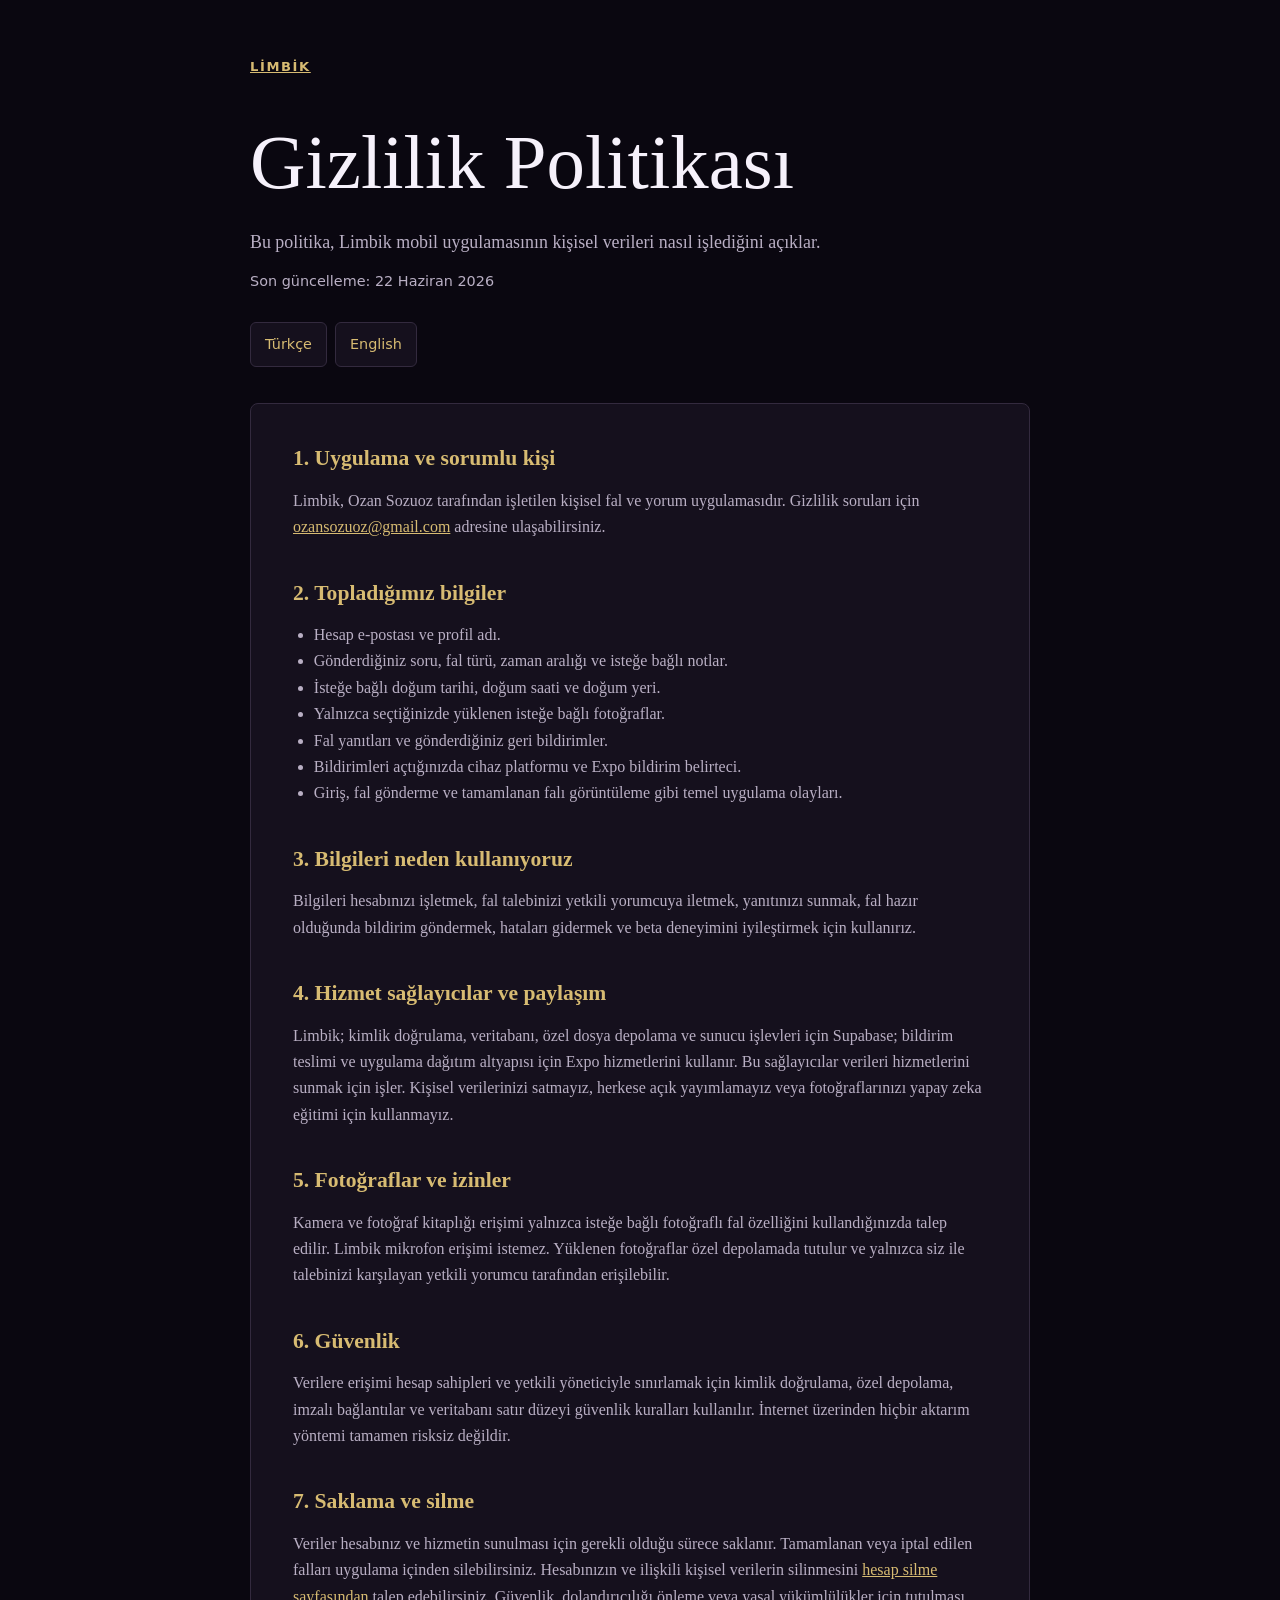
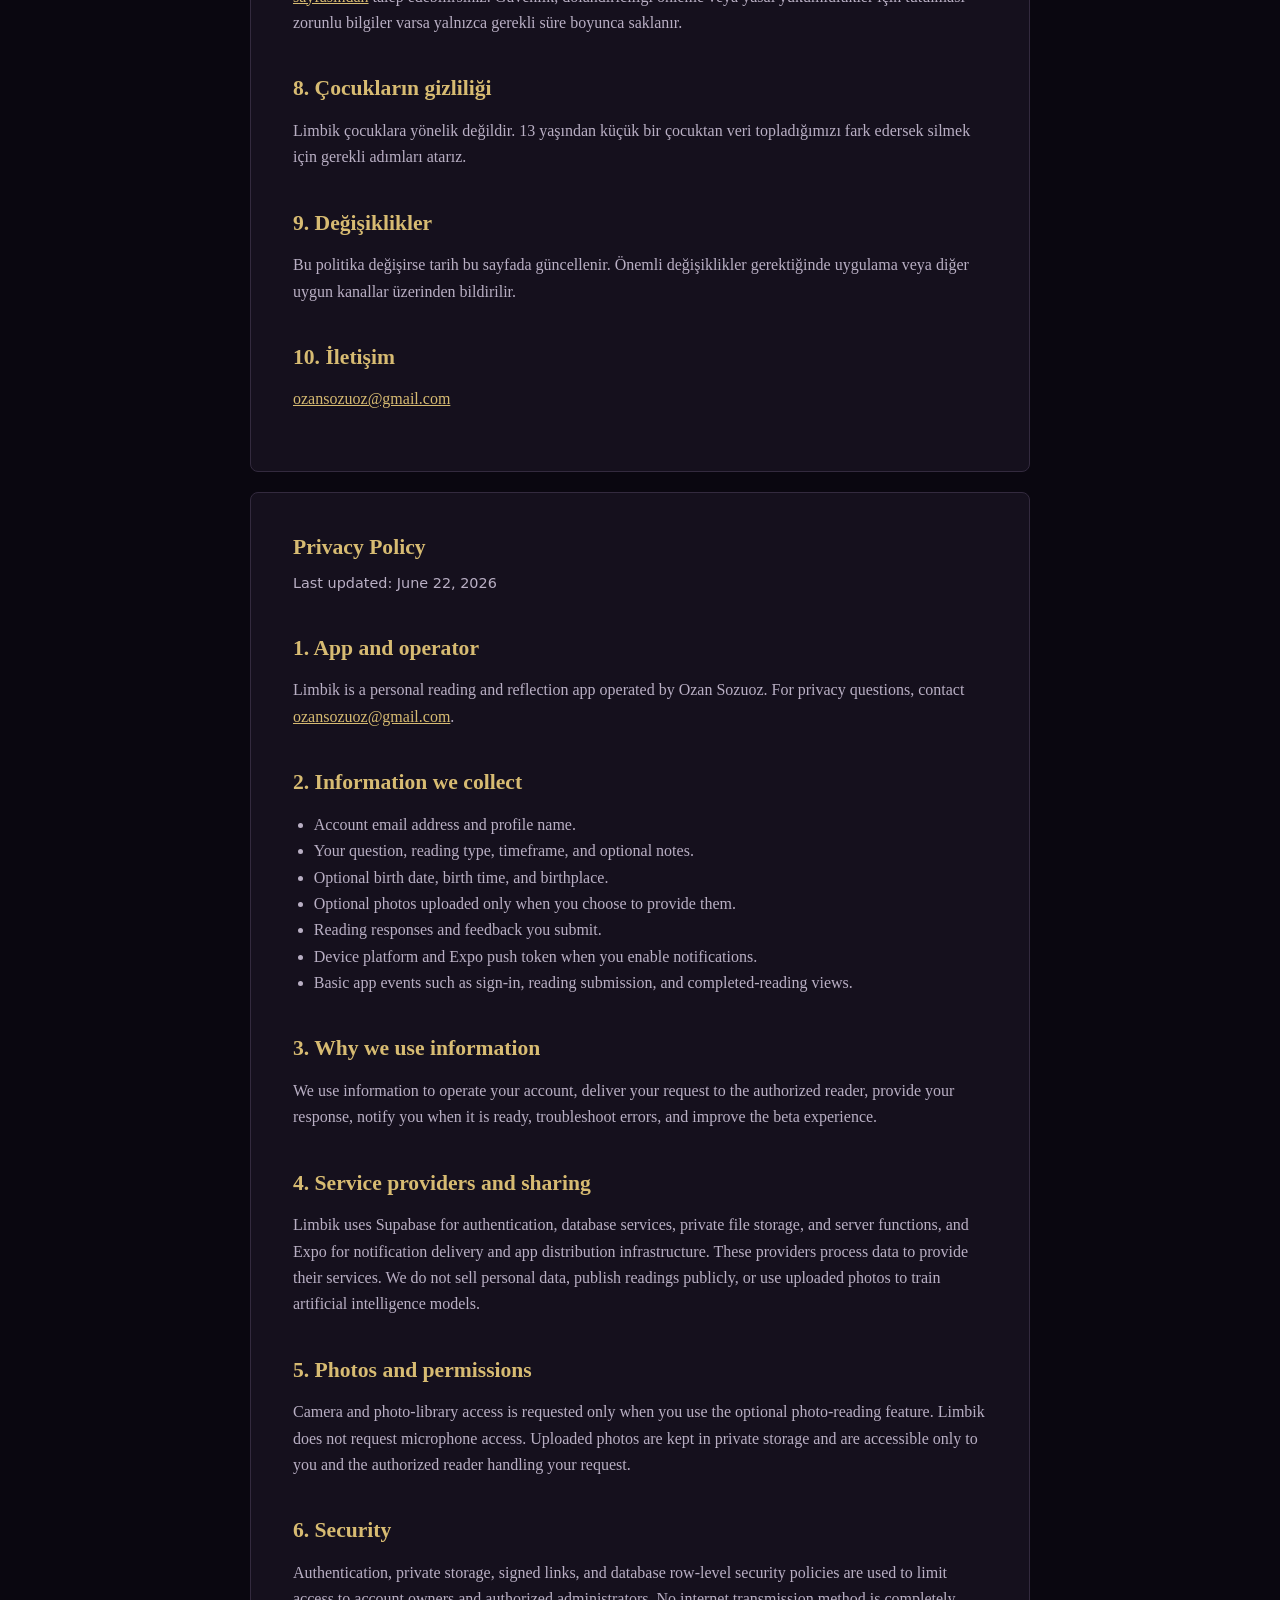
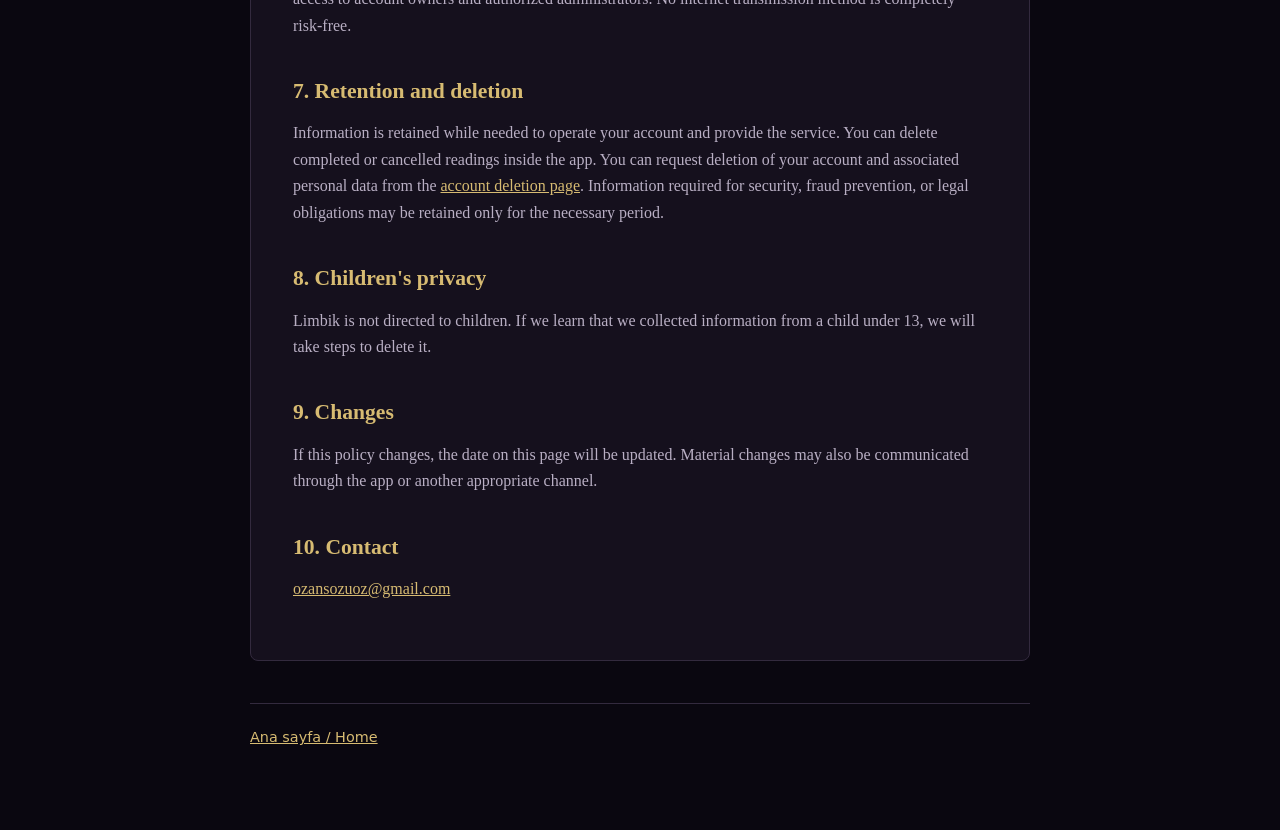
==== privacy/index.html @ a6df95ed "Publish Limbik legal pages" ====
<!doctype html>
<html lang="tr">
  <head>
    <meta charset="utf-8" />
    <meta name="viewport" content="width=device-width, initial-scale=1" />
    <meta name="description" content="Limbik Privacy Policy and Gizlilik Politikası." />
    <title>Limbik Gizlilik Politikası | Privacy Policy</title>
    <link rel="stylesheet" href="../styles.css" />
  </head>
  <body>
    <main class="shell">
      <p class="brand"><a href="../">Limbik</a></p>
      <h1>Gizlilik Politikası</h1>
      <p class="lede">Bu politika, Limbik mobil uygulamasının kişisel verileri nasıl işlediğini açıklar.</p>
      <p class="meta">Son güncelleme: 22 Haziran 2026</p>
      <nav class="language-nav" aria-label="Language">
        <a href="#turkce">Türkçe</a>
        <a href="#english">English</a>
      </nav>

      <article class="panel" id="turkce">
        <h2>1. Uygulama ve sorumlu kişi</h2>
        <p>Limbik, Ozan Sozuoz tarafından işletilen kişisel fal ve yorum uygulamasıdır. Gizlilik soruları için <a href="mailto:ozansozuoz@gmail.com">ozansozuoz@gmail.com</a> adresine ulaşabilirsiniz.</p>

        <h2>2. Topladığımız bilgiler</h2>
        <ul>
          <li>Hesap e-postası ve profil adı.</li>
          <li>Gönderdiğiniz soru, fal türü, zaman aralığı ve isteğe bağlı notlar.</li>
          <li>İsteğe bağlı doğum tarihi, doğum saati ve doğum yeri.</li>
          <li>Yalnızca seçtiğinizde yüklenen isteğe bağlı fotoğraflar.</li>
          <li>Fal yanıtları ve gönderdiğiniz geri bildirimler.</li>
          <li>Bildirimleri açtığınızda cihaz platformu ve Expo bildirim belirteci.</li>
          <li>Giriş, fal gönderme ve tamamlanan falı görüntüleme gibi temel uygulama olayları.</li>
        </ul>

        <h2>3. Bilgileri neden kullanıyoruz</h2>
        <p>Bilgileri hesabınızı işletmek, fal talebinizi yetkili yorumcuya iletmek, yanıtınızı sunmak, fal hazır olduğunda bildirim göndermek, hataları gidermek ve beta deneyimini iyileştirmek için kullanırız.</p>

        <h2>4. Hizmet sağlayıcılar ve paylaşım</h2>
        <p>Limbik; kimlik doğrulama, veritabanı, özel dosya depolama ve sunucu işlevleri için Supabase; bildirim teslimi ve uygulama dağıtım altyapısı için Expo hizmetlerini kullanır. Bu sağlayıcılar verileri hizmetlerini sunmak için işler. Kişisel verilerinizi satmayız, herkese açık yayımlamayız veya fotoğraflarınızı yapay zeka eğitimi için kullanmayız.</p>

        <h2>5. Fotoğraflar ve izinler</h2>
        <p>Kamera ve fotoğraf kitaplığı erişimi yalnızca isteğe bağlı fotoğraflı fal özelliğini kullandığınızda talep edilir. Limbik mikrofon erişimi istemez. Yüklenen fotoğraflar özel depolamada tutulur ve yalnızca siz ile talebinizi karşılayan yetkili yorumcu tarafından erişilebilir.</p>

        <h2>6. Güvenlik</h2>
        <p>Verilere erişimi hesap sahipleri ve yetkili yöneticiyle sınırlamak için kimlik doğrulama, özel depolama, imzalı bağlantılar ve veritabanı satır düzeyi güvenlik kuralları kullanılır. İnternet üzerinden hiçbir aktarım yöntemi tamamen risksiz değildir.</p>

        <h2>7. Saklama ve silme</h2>
        <p>Veriler hesabınız ve hizmetin sunulması için gerekli olduğu sürece saklanır. Tamamlanan veya iptal edilen falları uygulama içinden silebilirsiniz. Hesabınızın ve ilişkili kişisel verilerin silinmesini <a href="../delete-account/">hesap silme sayfasından</a> talep edebilirsiniz. Güvenlik, dolandırıcılığı önleme veya yasal yükümlülükler için tutulması zorunlu bilgiler varsa yalnızca gerekli süre boyunca saklanır.</p>

        <h2>8. Çocukların gizliliği</h2>
        <p>Limbik çocuklara yönelik değildir. 13 yaşından küçük bir çocuktan veri topladığımızı fark edersek silmek için gerekli adımları atarız.</p>

        <h2>9. Değişiklikler</h2>
        <p>Bu politika değişirse tarih bu sayfada güncellenir. Önemli değişiklikler gerektiğinde uygulama veya diğer uygun kanallar üzerinden bildirilir.</p>

        <h2>10. İletişim</h2>
        <p><a href="mailto:ozansozuoz@gmail.com">ozansozuoz@gmail.com</a></p>
      </article>

      <article class="panel" id="english" lang="en">
        <h2>Privacy Policy</h2>
        <p class="meta">Last updated: June 22, 2026</p>

        <h2>1. App and operator</h2>
        <p>Limbik is a personal reading and reflection app operated by Ozan Sozuoz. For privacy questions, contact <a href="mailto:ozansozuoz@gmail.com">ozansozuoz@gmail.com</a>.</p>

        <h2>2. Information we collect</h2>
        <ul>
          <li>Account email address and profile name.</li>
          <li>Your question, reading type, timeframe, and optional notes.</li>
          <li>Optional birth date, birth time, and birthplace.</li>
          <li>Optional photos uploaded only when you choose to provide them.</li>
          <li>Reading responses and feedback you submit.</li>
          <li>Device platform and Expo push token when you enable notifications.</li>
          <li>Basic app events such as sign-in, reading submission, and completed-reading views.</li>
        </ul>

        <h2>3. Why we use information</h2>
        <p>We use information to operate your account, deliver your request to the authorized reader, provide your response, notify you when it is ready, troubleshoot errors, and improve the beta experience.</p>

        <h2>4. Service providers and sharing</h2>
        <p>Limbik uses Supabase for authentication, database services, private file storage, and server functions, and Expo for notification delivery and app distribution infrastructure. These providers process data to provide their services. We do not sell personal data, publish readings publicly, or use uploaded photos to train artificial intelligence models.</p>

        <h2>5. Photos and permissions</h2>
        <p>Camera and photo-library access is requested only when you use the optional photo-reading feature. Limbik does not request microphone access. Uploaded photos are kept in private storage and are accessible only to you and the authorized reader handling your request.</p>

        <h2>6. Security</h2>
        <p>Authentication, private storage, signed links, and database row-level security policies are used to limit access to account owners and authorized administrators. No internet transmission method is completely risk-free.</p>

        <h2>7. Retention and deletion</h2>
        <p>Information is retained while needed to operate your account and provide the service. You can delete completed or cancelled readings inside the app. You can request deletion of your account and associated personal data from the <a href="../delete-account/">account deletion page</a>. Information required for security, fraud prevention, or legal obligations may be retained only for the necessary period.</p>

        <h2>8. Children's privacy</h2>
        <p>Limbik is not directed to children. If we learn that we collected information from a child under 13, we will take steps to delete it.</p>

        <h2>9. Changes</h2>
        <p>If this policy changes, the date on this page will be updated. Material changes may also be communicated through the app or another appropriate channel.</p>

        <h2>10. Contact</h2>
        <p><a href="mailto:ozansozuoz@gmail.com">ozansozuoz@gmail.com</a></p>
      </article>

      <footer class="footer">
        <a href="../">Ana sayfa / Home</a>
      </footer>
    </main>
  </body>
</html>
---- styles.css ----
:root {
  color-scheme: dark;
  --bg: #0a0710;
  --surface: #15101d;
  --surface-2: #1d1628;
  --text: #f6f1fb;
  --muted: #b9afc4;
  --gold: #d7bb72;
  --border: #332a3e;
  --max: 780px;
}

* {
  box-sizing: border-box;
}

html {
  scroll-behavior: smooth;
}

body {
  margin: 0;
  background: var(--bg);
  color: var(--text);
  font-family: Georgia, "Times New Roman", serif;
  line-height: 1.65;
}

a {
  color: var(--gold);
}

.shell {
  width: min(calc(100% - 32px), var(--max));
  margin: 0 auto;
  padding: 56px 0 80px;
}

.brand {
  margin: 0 0 40px;
  color: var(--gold);
  font-size: 0.82rem;
  font-family: system-ui, sans-serif;
  font-weight: 700;
  letter-spacing: 0.12em;
  text-transform: uppercase;
}

h1,
h2 {
  line-height: 1.18;
}

h1 {
  max-width: 680px;
  margin: 0;
  font-size: clamp(2.4rem, 8vw, 4.8rem);
  font-weight: 500;
}

h2 {
  margin: 2.5rem 0 0.65rem;
  color: var(--gold);
  font-size: 1.35rem;
}

p,
li {
  color: var(--muted);
}

.lede {
  margin: 20px 0 0;
  font-size: 1.12rem;
}

.meta,
.language-nav,
.footer {
  font-family: system-ui, sans-serif;
  font-size: 0.9rem;
}

.meta {
  margin: 12px 0 0;
  color: var(--muted);
}

.language-nav {
  display: flex;
  gap: 8px;
  margin: 28px 0 0;
}

.language-nav a,
.button {
  display: inline-flex;
  min-height: 44px;
  align-items: center;
  justify-content: center;
  border: 1px solid var(--border);
  border-radius: 6px;
  padding: 10px 14px;
  background: var(--surface);
  text-decoration: none;
}

.button {
  margin-top: 12px;
  border-color: var(--gold);
  background: var(--gold);
  color: #17110a;
  font-family: system-ui, sans-serif;
  font-weight: 700;
}

.panel {
  margin-top: 36px;
  border: 1px solid var(--border);
  border-radius: 8px;
  padding: clamp(22px, 5vw, 42px);
  background: var(--surface);
}

.panel + .panel {
  margin-top: 20px;
}

.panel h2:first-child {
  margin-top: 0;
}

.notice {
  border-left: 3px solid var(--gold);
  padding: 14px 18px;
  background: var(--surface-2);
}

ul {
  padding-left: 1.3rem;
}

.footer {
  margin-top: 42px;
  padding-top: 22px;
  border-top: 1px solid var(--border);
  color: var(--muted);
}

@media (max-width: 520px) {
  .shell {
    padding-top: 36px;
  }

  .language-nav {
    flex-wrap: wrap;
  }
}
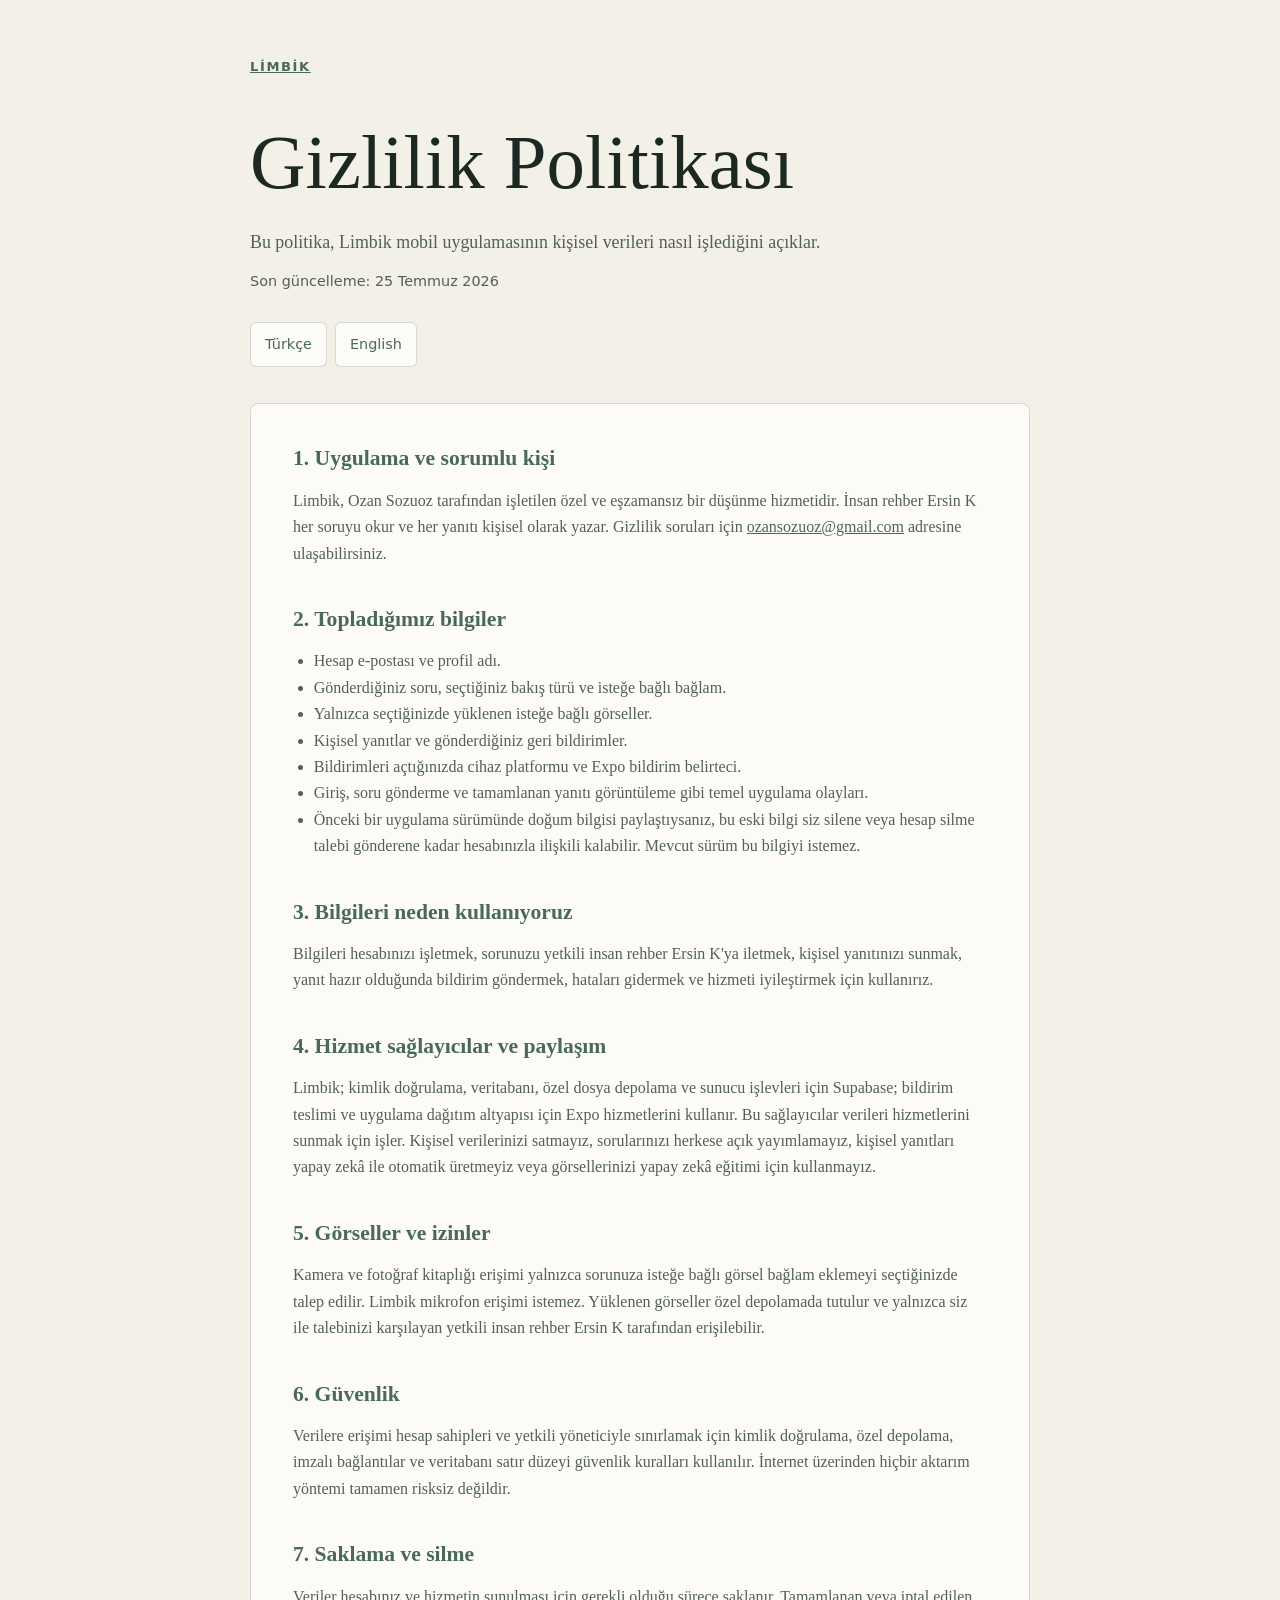
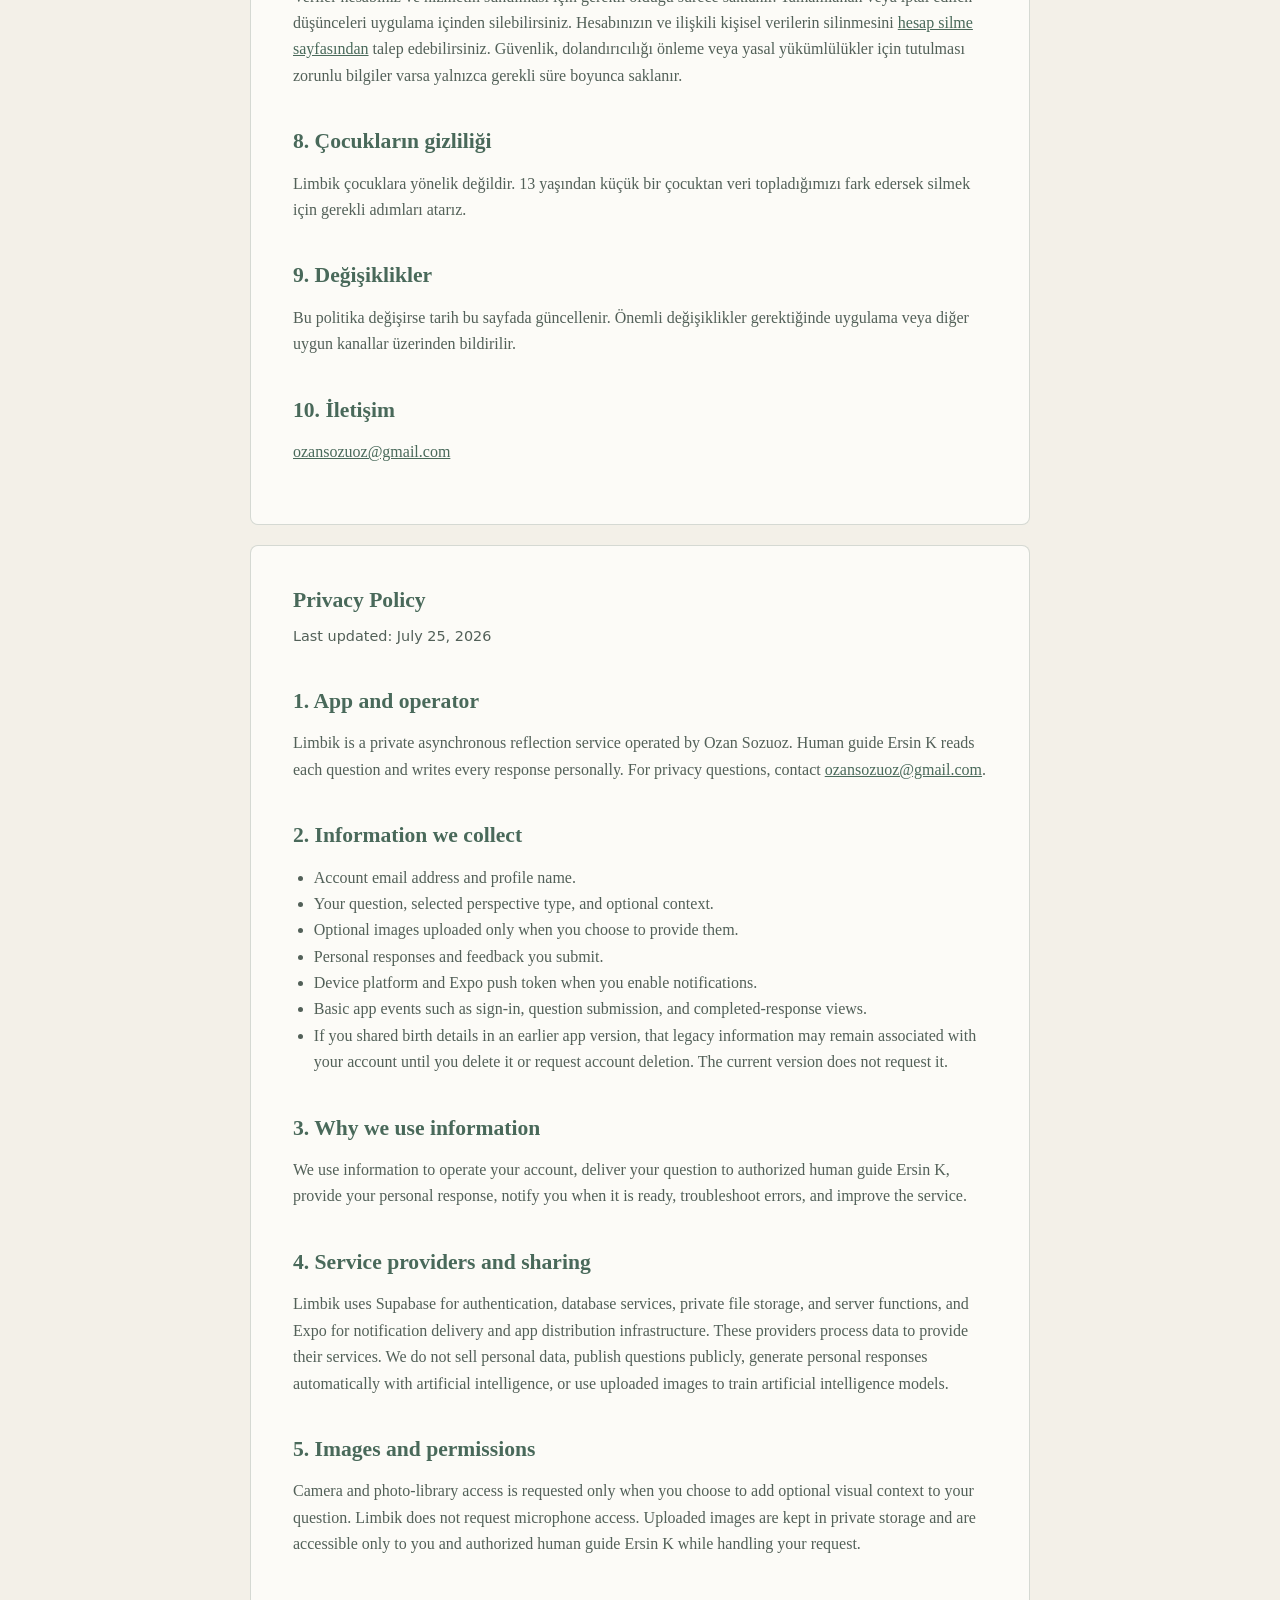
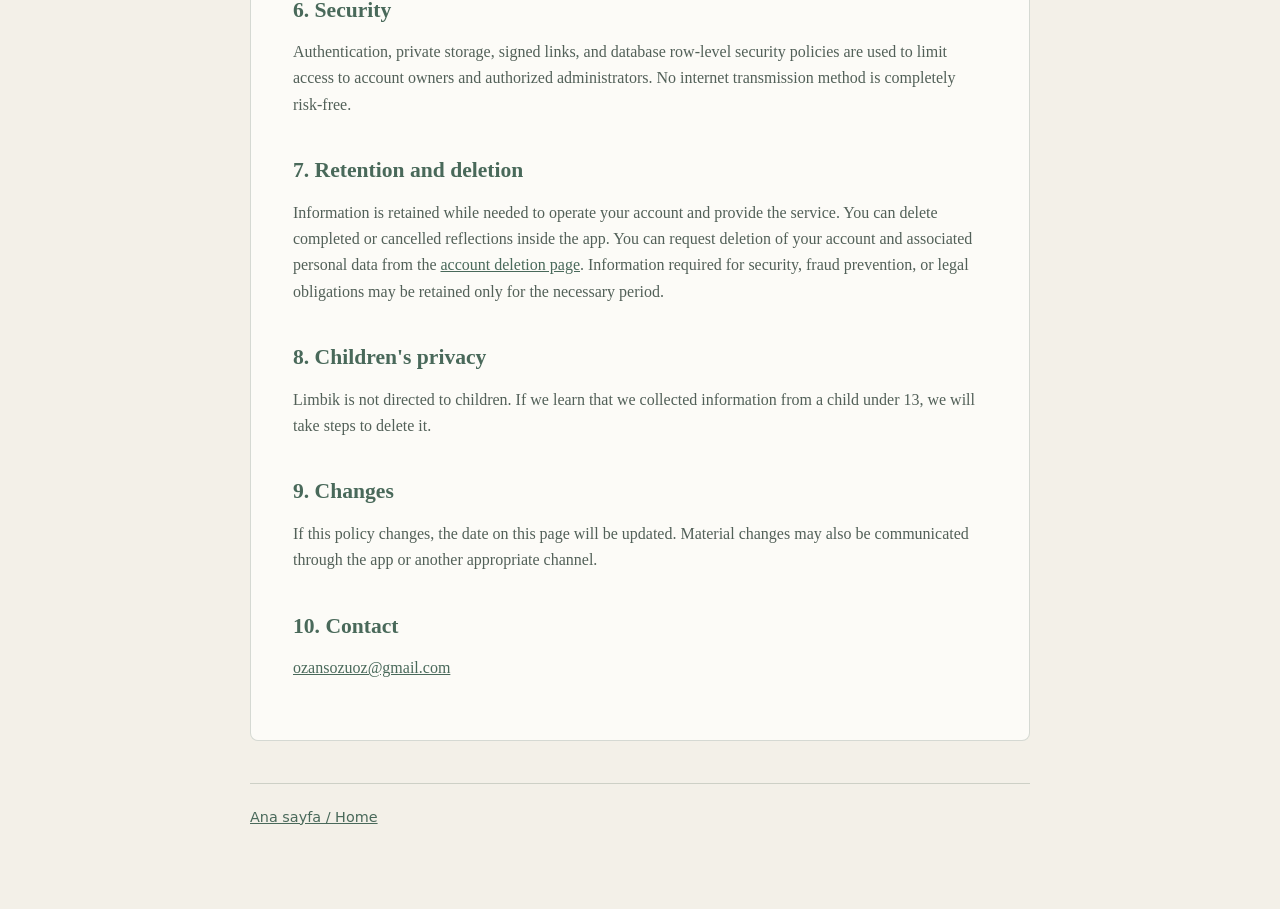
==== commit 3e86a6d8: "Update legal pages for reflection service" ====
--- a/privacy/index.html
+++ b/privacy/index.html
@@ -12,7 +12,7 @@
       <p class="brand"><a href="../">Limbik</a></p>
       <h1>Gizlilik Politikası</h1>
       <p class="lede">Bu politika, Limbik mobil uygulamasının kişisel verileri nasıl işlediğini açıklar.</p>
-      <p class="meta">Son güncelleme: 22 Haziran 2026</p>
+      <p class="meta">Son güncelleme: 25 Temmuz 2026</p>
       <nav class="language-nav" aria-label="Language">
         <a href="#turkce">Türkçe</a>
         <a href="#english">English</a>
@@ -20,33 +20,33 @@
 
       <article class="panel" id="turkce">
         <h2>1. Uygulama ve sorumlu kişi</h2>
-        <p>Limbik, Ozan Sozuoz tarafından işletilen kişisel fal ve yorum uygulamasıdır. Gizlilik soruları için <a href="mailto:ozansozuoz@gmail.com">ozansozuoz@gmail.com</a> adresine ulaşabilirsiniz.</p>
+        <p>Limbik, Ozan Sozuoz tarafından işletilen özel ve eşzamansız bir düşünme hizmetidir. İnsan rehber Ersin K her soruyu okur ve her yanıtı kişisel olarak yazar. Gizlilik soruları için <a href="mailto:ozansozuoz@gmail.com">ozansozuoz@gmail.com</a> adresine ulaşabilirsiniz.</p>
 
         <h2>2. Topladığımız bilgiler</h2>
         <ul>
           <li>Hesap e-postası ve profil adı.</li>
-          <li>Gönderdiğiniz soru, fal türü, zaman aralığı ve isteğe bağlı notlar.</li>
-          <li>İsteğe bağlı doğum tarihi, doğum saati ve doğum yeri.</li>
-          <li>Yalnızca seçtiğinizde yüklenen isteğe bağlı fotoğraflar.</li>
-          <li>Fal yanıtları ve gönderdiğiniz geri bildirimler.</li>
+          <li>Gönderdiğiniz soru, seçtiğiniz bakış türü ve isteğe bağlı bağlam.</li>
+          <li>Yalnızca seçtiğinizde yüklenen isteğe bağlı görseller.</li>
+          <li>Kişisel yanıtlar ve gönderdiğiniz geri bildirimler.</li>
           <li>Bildirimleri açtığınızda cihaz platformu ve Expo bildirim belirteci.</li>
-          <li>Giriş, fal gönderme ve tamamlanan falı görüntüleme gibi temel uygulama olayları.</li>
+          <li>Giriş, soru gönderme ve tamamlanan yanıtı görüntüleme gibi temel uygulama olayları.</li>
+          <li>Önceki bir uygulama sürümünde doğum bilgisi paylaştıysanız, bu eski bilgi siz silene veya hesap silme talebi gönderene kadar hesabınızla ilişkili kalabilir. Mevcut sürüm bu bilgiyi istemez.</li>
         </ul>
 
         <h2>3. Bilgileri neden kullanıyoruz</h2>
-        <p>Bilgileri hesabınızı işletmek, fal talebinizi yetkili yorumcuya iletmek, yanıtınızı sunmak, fal hazır olduğunda bildirim göndermek, hataları gidermek ve beta deneyimini iyileştirmek için kullanırız.</p>
+        <p>Bilgileri hesabınızı işletmek, sorunuzu yetkili insan rehber Ersin K'ya iletmek, kişisel yanıtınızı sunmak, yanıt hazır olduğunda bildirim göndermek, hataları gidermek ve hizmeti iyileştirmek için kullanırız.</p>
 
         <h2>4. Hizmet sağlayıcılar ve paylaşım</h2>
-        <p>Limbik; kimlik doğrulama, veritabanı, özel dosya depolama ve sunucu işlevleri için Supabase; bildirim teslimi ve uygulama dağıtım altyapısı için Expo hizmetlerini kullanır. Bu sağlayıcılar verileri hizmetlerini sunmak için işler. Kişisel verilerinizi satmayız, herkese açık yayımlamayız veya fotoğraflarınızı yapay zeka eğitimi için kullanmayız.</p>
+        <p>Limbik; kimlik doğrulama, veritabanı, özel dosya depolama ve sunucu işlevleri için Supabase; bildirim teslimi ve uygulama dağıtım altyapısı için Expo hizmetlerini kullanır. Bu sağlayıcılar verileri hizmetlerini sunmak için işler. Kişisel verilerinizi satmayız, sorularınızı herkese açık yayımlamayız, kişisel yanıtları yapay zekâ ile otomatik üretmeyiz veya görsellerinizi yapay zekâ eğitimi için kullanmayız.</p>
 
-        <h2>5. Fotoğraflar ve izinler</h2>
-        <p>Kamera ve fotoğraf kitaplığı erişimi yalnızca isteğe bağlı fotoğraflı fal özelliğini kullandığınızda talep edilir. Limbik mikrofon erişimi istemez. Yüklenen fotoğraflar özel depolamada tutulur ve yalnızca siz ile talebinizi karşılayan yetkili yorumcu tarafından erişilebilir.</p>
+        <h2>5. Görseller ve izinler</h2>
+        <p>Kamera ve fotoğraf kitaplığı erişimi yalnızca sorunuza isteğe bağlı görsel bağlam eklemeyi seçtiğinizde talep edilir. Limbik mikrofon erişimi istemez. Yüklenen görseller özel depolamada tutulur ve yalnızca siz ile talebinizi karşılayan yetkili insan rehber Ersin K tarafından erişilebilir.</p>
 
         <h2>6. Güvenlik</h2>
         <p>Verilere erişimi hesap sahipleri ve yetkili yöneticiyle sınırlamak için kimlik doğrulama, özel depolama, imzalı bağlantılar ve veritabanı satır düzeyi güvenlik kuralları kullanılır. İnternet üzerinden hiçbir aktarım yöntemi tamamen risksiz değildir.</p>
 
         <h2>7. Saklama ve silme</h2>
-        <p>Veriler hesabınız ve hizmetin sunulması için gerekli olduğu sürece saklanır. Tamamlanan veya iptal edilen falları uygulama içinden silebilirsiniz. Hesabınızın ve ilişkili kişisel verilerin silinmesini <a href="../delete-account/">hesap silme sayfasından</a> talep edebilirsiniz. Güvenlik, dolandırıcılığı önleme veya yasal yükümlülükler için tutulması zorunlu bilgiler varsa yalnızca gerekli süre boyunca saklanır.</p>
+        <p>Veriler hesabınız ve hizmetin sunulması için gerekli olduğu sürece saklanır. Tamamlanan veya iptal edilen düşünceleri uygulama içinden silebilirsiniz. Hesabınızın ve ilişkili kişisel verilerin silinmesini <a href="../delete-account/">hesap silme sayfasından</a> talep edebilirsiniz. Güvenlik, dolandırıcılığı önleme veya yasal yükümlülükler için tutulması zorunlu bilgiler varsa yalnızca gerekli süre boyunca saklanır.</p>
 
         <h2>8. Çocukların gizliliği</h2>
         <p>Limbik çocuklara yönelik değildir. 13 yaşından küçük bir çocuktan veri topladığımızı fark edersek silmek için gerekli adımları atarız.</p>
@@ -60,36 +60,36 @@
 
       <article class="panel" id="english" lang="en">
         <h2>Privacy Policy</h2>
-        <p class="meta">Last updated: June 22, 2026</p>
+        <p class="meta">Last updated: July 25, 2026</p>
 
         <h2>1. App and operator</h2>
-        <p>Limbik is a personal reading and reflection app operated by Ozan Sozuoz. For privacy questions, contact <a href="mailto:ozansozuoz@gmail.com">ozansozuoz@gmail.com</a>.</p>
+        <p>Limbik is a private asynchronous reflection service operated by Ozan Sozuoz. Human guide Ersin K reads each question and writes every response personally. For privacy questions, contact <a href="mailto:ozansozuoz@gmail.com">ozansozuoz@gmail.com</a>.</p>
 
         <h2>2. Information we collect</h2>
         <ul>
           <li>Account email address and profile name.</li>
-          <li>Your question, reading type, timeframe, and optional notes.</li>
-          <li>Optional birth date, birth time, and birthplace.</li>
-          <li>Optional photos uploaded only when you choose to provide them.</li>
-          <li>Reading responses and feedback you submit.</li>
+          <li>Your question, selected perspective type, and optional context.</li>
+          <li>Optional images uploaded only when you choose to provide them.</li>
+          <li>Personal responses and feedback you submit.</li>
           <li>Device platform and Expo push token when you enable notifications.</li>
-          <li>Basic app events such as sign-in, reading submission, and completed-reading views.</li>
+          <li>Basic app events such as sign-in, question submission, and completed-response views.</li>
+          <li>If you shared birth details in an earlier app version, that legacy information may remain associated with your account until you delete it or request account deletion. The current version does not request it.</li>
         </ul>
 
         <h2>3. Why we use information</h2>
-        <p>We use information to operate your account, deliver your request to the authorized reader, provide your response, notify you when it is ready, troubleshoot errors, and improve the beta experience.</p>
+        <p>We use information to operate your account, deliver your question to authorized human guide Ersin K, provide your personal response, notify you when it is ready, troubleshoot errors, and improve the service.</p>
 
         <h2>4. Service providers and sharing</h2>
-        <p>Limbik uses Supabase for authentication, database services, private file storage, and server functions, and Expo for notification delivery and app distribution infrastructure. These providers process data to provide their services. We do not sell personal data, publish readings publicly, or use uploaded photos to train artificial intelligence models.</p>
+        <p>Limbik uses Supabase for authentication, database services, private file storage, and server functions, and Expo for notification delivery and app distribution infrastructure. These providers process data to provide their services. We do not sell personal data, publish questions publicly, generate personal responses automatically with artificial intelligence, or use uploaded images to train artificial intelligence models.</p>
 
-        <h2>5. Photos and permissions</h2>
-        <p>Camera and photo-library access is requested only when you use the optional photo-reading feature. Limbik does not request microphone access. Uploaded photos are kept in private storage and are accessible only to you and the authorized reader handling your request.</p>
+        <h2>5. Images and permissions</h2>
+        <p>Camera and photo-library access is requested only when you choose to add optional visual context to your question. Limbik does not request microphone access. Uploaded images are kept in private storage and are accessible only to you and authorized human guide Ersin K while handling your request.</p>
 
         <h2>6. Security</h2>
         <p>Authentication, private storage, signed links, and database row-level security policies are used to limit access to account owners and authorized administrators. No internet transmission method is completely risk-free.</p>
 
         <h2>7. Retention and deletion</h2>
-        <p>Information is retained while needed to operate your account and provide the service. You can delete completed or cancelled readings inside the app. You can request deletion of your account and associated personal data from the <a href="../delete-account/">account deletion page</a>. Information required for security, fraud prevention, or legal obligations may be retained only for the necessary period.</p>
+        <p>Information is retained while needed to operate your account and provide the service. You can delete completed or cancelled reflections inside the app. You can request deletion of your account and associated personal data from the <a href="../delete-account/">account deletion page</a>. Information required for security, fraud prevention, or legal obligations may be retained only for the necessary period.</p>
 
         <h2>8. Children's privacy</h2>
         <p>Limbik is not directed to children. If we learn that we collected information from a child under 13, we will take steps to delete it.</p>
--- a/styles.css
+++ b/styles.css
@@ -1,12 +1,12 @@
 :root {
-  color-scheme: dark;
-  --bg: #0a0710;
-  --surface: #15101d;
-  --surface-2: #1d1628;
-  --text: #f6f1fb;
-  --muted: #b9afc4;
-  --gold: #d7bb72;
-  --border: #332a3e;
+  color-scheme: light;
+  --bg: #f3f0e8;
+  --surface: #fcfbf7;
+  --surface-2: #e1e9e3;
+  --text: #1c2923;
+  --muted: #526058;
+  --accent: #49695a;
+  --border: rgba(36, 60, 49, 0.18);
   --max: 780px;
 }
 
@@ -27,7 +27,7 @@
 }
 
 a {
-  color: var(--gold);
+  color: var(--accent);
 }
 
 .shell {
@@ -38,7 +38,7 @@
 
 .brand {
   margin: 0 0 40px;
-  color: var(--gold);
+  color: var(--accent);
   font-size: 0.82rem;
   font-family: system-ui, sans-serif;
   font-weight: 700;
@@ -60,7 +60,7 @@
 
 h2 {
   margin: 2.5rem 0 0.65rem;
-  color: var(--gold);
+  color: var(--accent);
   font-size: 1.35rem;
 }
 
@@ -107,9 +107,9 @@
 
 .button {
   margin-top: 12px;
-  border-color: var(--gold);
-  background: var(--gold);
-  color: #17110a;
+  border-color: var(--accent);
+  background: var(--accent);
+  color: #f8f5ed;
   font-family: system-ui, sans-serif;
   font-weight: 700;
 }
@@ -131,7 +131,7 @@
 }
 
 .notice {
-  border-left: 3px solid var(--gold);
+  border-left: 3px solid var(--accent);
   padding: 14px 18px;
   background: var(--surface-2);
 }
